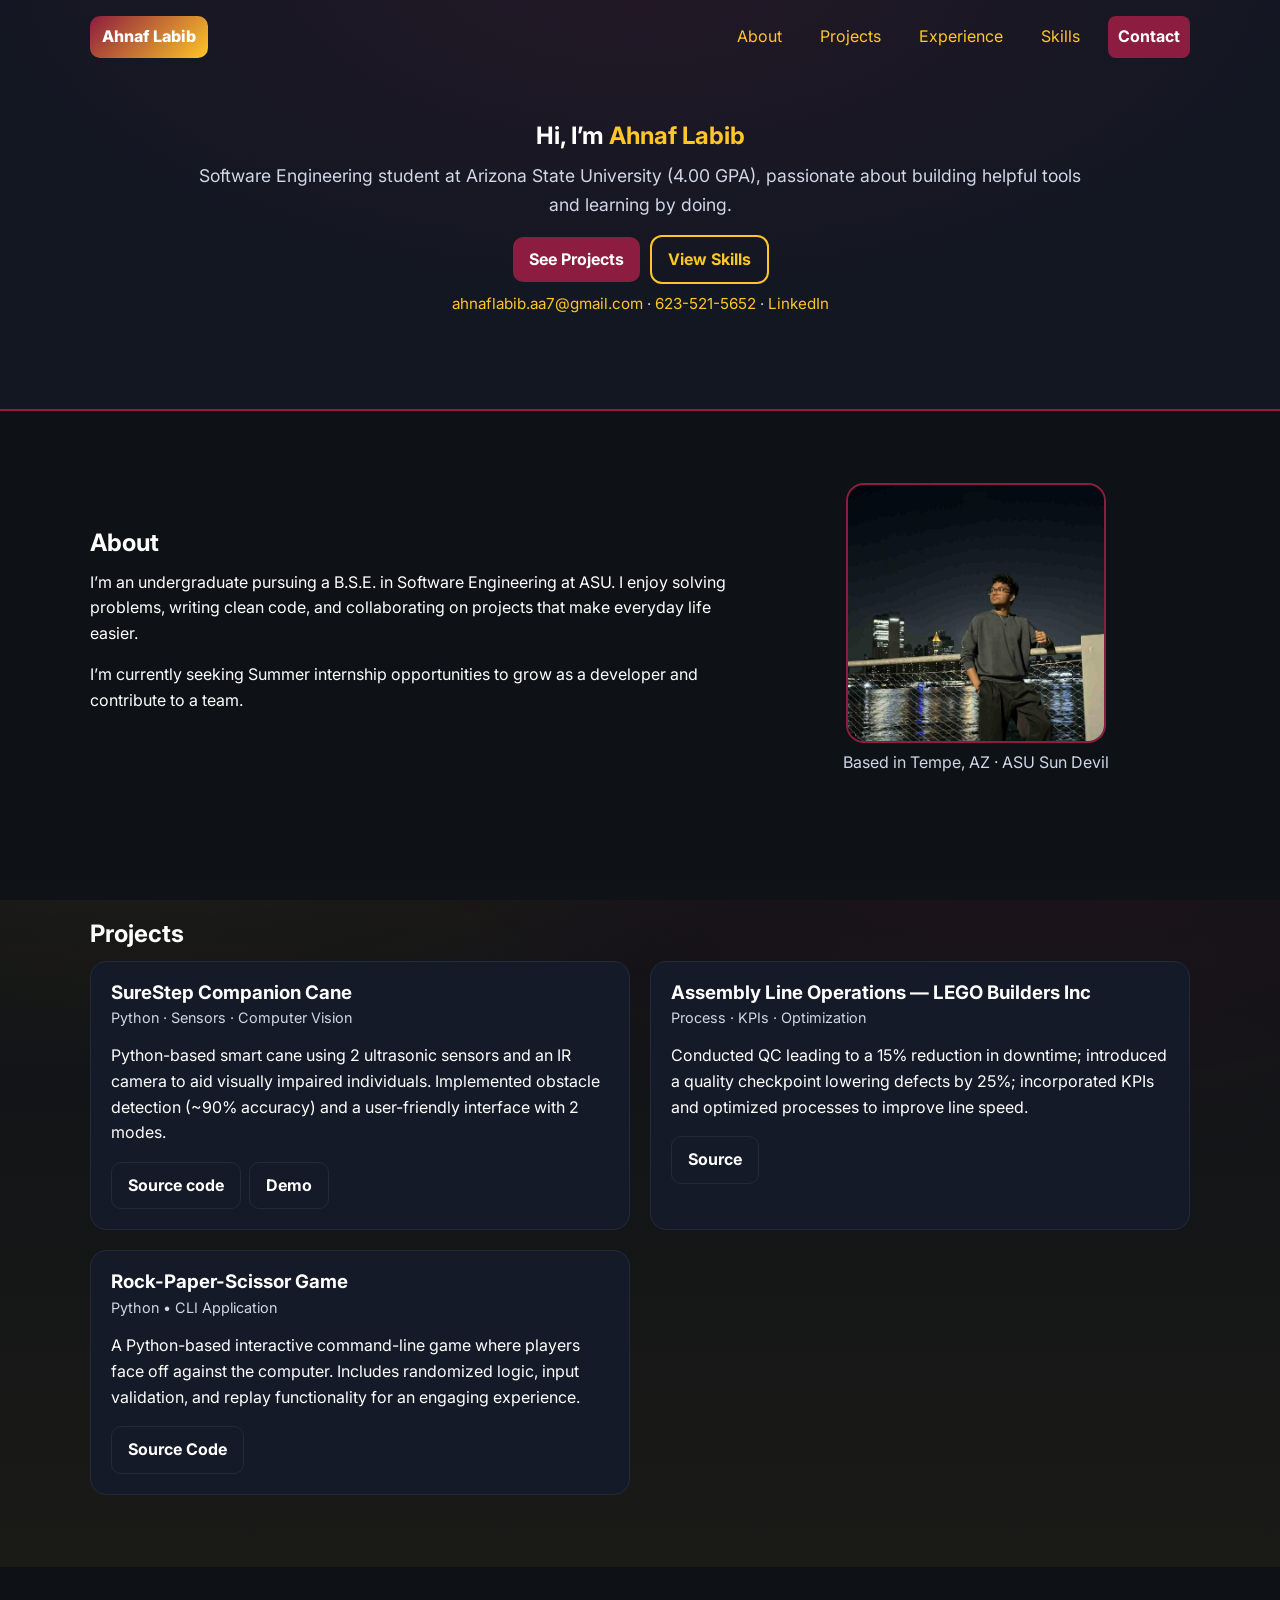
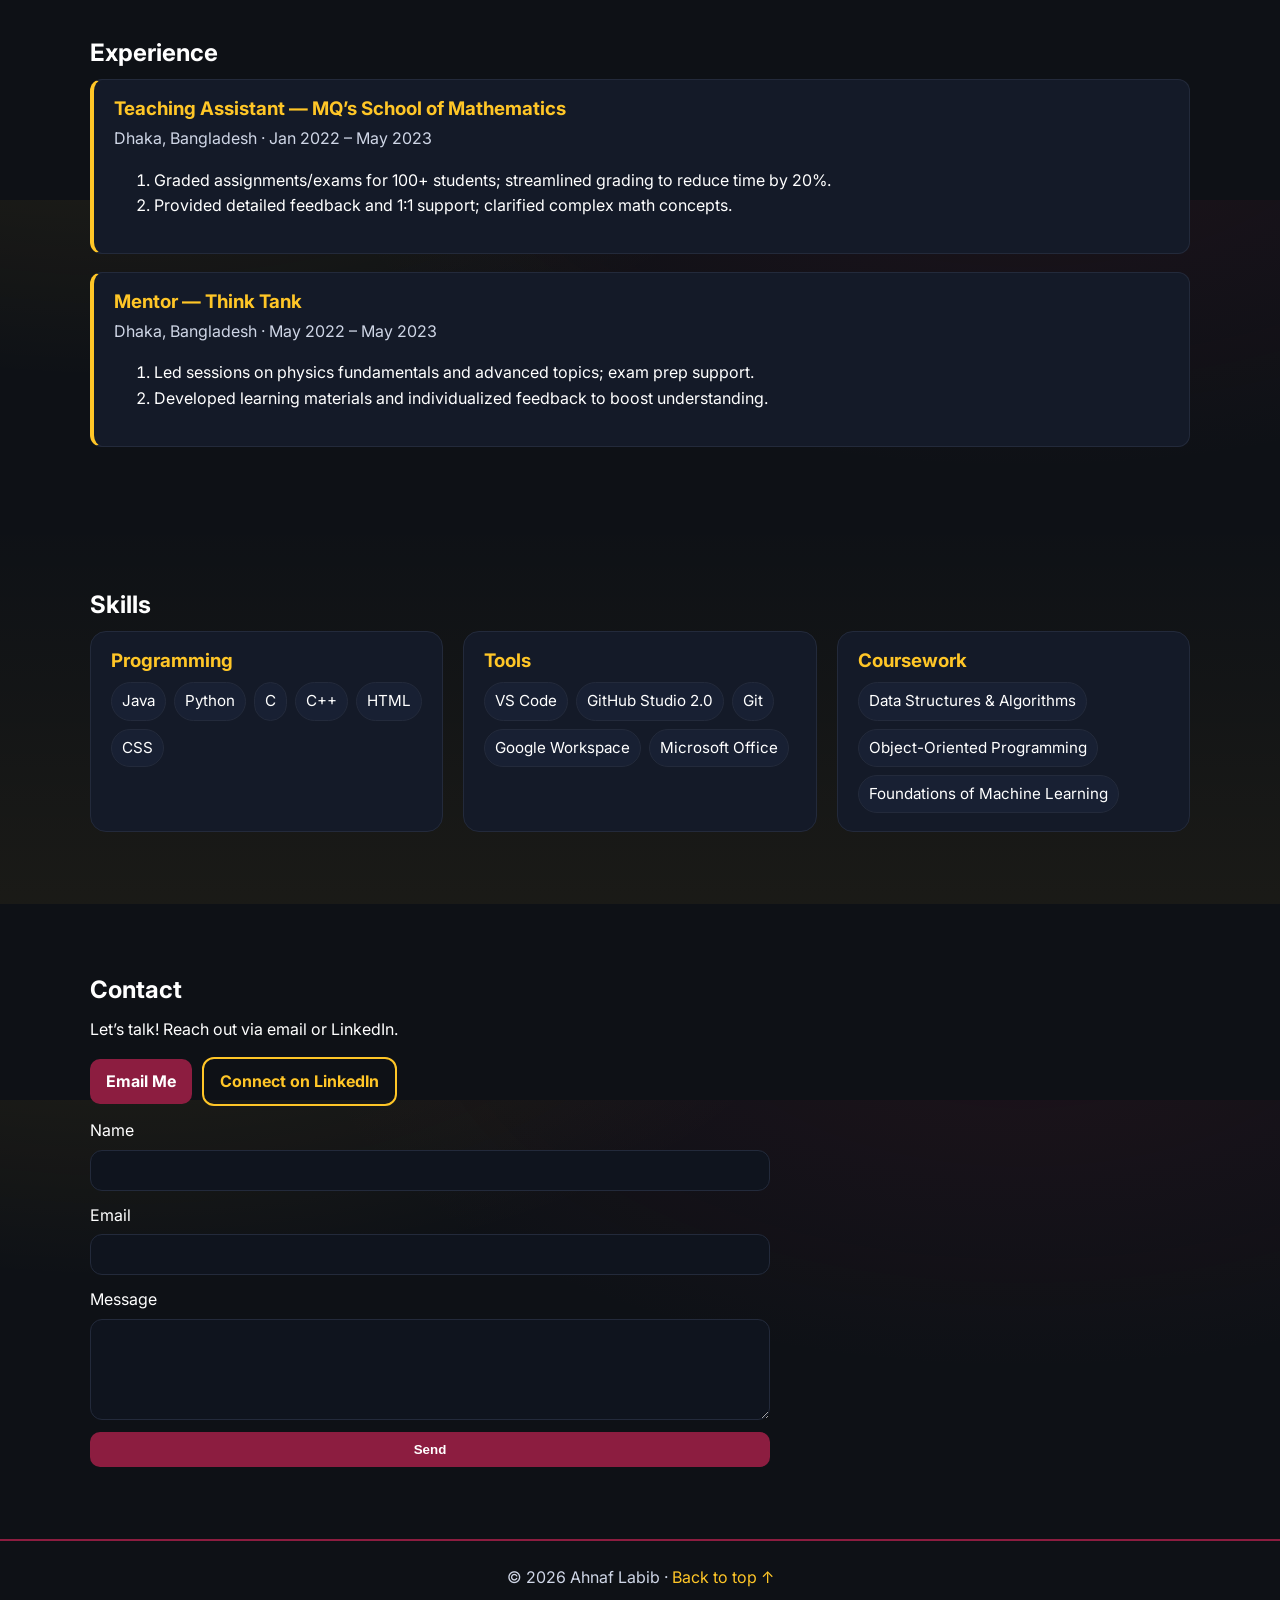
==== index.html @ 5e94561e "Update index.html" ====
<!DOCTYPE html>
<html lang="en">

<head>
    <meta charset="UTF-8" />
    <meta name="viewport" content="width=device-width, initial-scale=1" />
    <title>Ahnaf Labib — Personal Site</title>
    <link rel="preconnect" href="https://fonts.googleapis.com">
    <link rel="preconnect" href="https://fonts.gstatic.com" crossorigin>
    <link href="https://fonts.googleapis.com/css2?family=Inter:wght@400;600;800&display=swap" rel="stylesheet">
    <link href="styles.css" rel="stylesheet" />
    <meta name="description" content="Portfolio of Ahnaf Labib — Software Engineering student at ASU. Projects, experience, and contact." />
</head>

<body>
    <header class="site-header" id="top">
        <nav class="nav">
            <a class="brand" href="#top">Ahnaf Labib</a>
            <button class="nav-toggle" aria-label="Toggle navigation" aria-expanded="false">☰</button>
            <ul class="nav-links">
                <li><a href="#about">About</a></li>
                <li><a href="#projects">Projects</a></li>
                <li><a href="#experience">Experience</a></li>
                <li><a href="#skills">Skills</a></li>
                <li><a class="btn" href="#contact">Contact</a></li>
            </ul>
        </nav>

        <section class="hero">
            <div class="hero-copy">
                <h1>Hi, I’m <span class="accent">Ahnaf Labib</span></h1>
                <p class="lead">
                    Software Engineering student at Arizona State University (4.00 GPA), passionate about building helpful tools and learning by doing.
                </p>
                <div class="hero-cta">
                    <a class="btn" href="#projects">See Projects</a>
                    <a class="btn btn-secondary" href="#skills">View Skills</a>
                </div>
                <div class="meta">
                    <a href="mailto:ahnaflabib.aa7@gmail.com">ahnaflabib.aa7@gmail.com</a> ·
                    <a href="tel:+16235215652">623-521-5652</a> ·
                    <a href="https://www.linkedin.com/in/ahnaf-labib101" target="_blank" rel="noopener">LinkedIn</a>
                </div>
            </div>
        </section>
    </header>

    <main>
        <!-- About -->
        <section id="about" class="section">
            <div class="container grid-2">
                <div>
                    <h2>About</h2>
                    <p>
                        I’m an undergraduate pursuing a B.S.E. in Software Engineering at ASU. I enjoy solving problems, writing clean code, and collaborating on projects that make everyday life easier.
                    </p>
                    <p>
                        I’m currently seeking Summer internship opportunities to grow as a developer and contribute to a team.
                    </p>
                </div>
                <figure class="profile">
                    <img src="[data-uri]" alt="Ahnaf Labib portrait placeholder" width=300px />
                    <figcaption>Based in Tempe, AZ · ASU Sun Devil</figcaption>
                </figure>
            </div>
        </section>

        <!-- Projects -->
        <section id="projects" class="section alt">
            <div class="container">
                <h2>Projects</h2>
                <div class="cards">
                    <!-- Project 1 -->
                    <article class="card">
                        <header>
                            <h3>SureStep Companion Cane</h3>
                            <p class="tag">Python · Sensors · Computer Vision</p>
                        </header>
                        <p>
                            Python-based smart cane using 2 ultrasonic sensors and an IR camera to aid visually impaired individuals. Implemented obstacle detection (~90% accuracy) and a user-friendly interface with 2 modes.
                        </p>
                        <footer class="card-actions">
                            <a class="btn btn-ghost" href="https://drive.google.com/file/d/172SZ9Ajus_NtLXJRkP_ehci1UGG9u9KN/view?usp=drive_link" aria-disabled="true">Source code</a>
                            <a class="btn btn-ghost" href="https://drive.google.com/file/d/13gH9UQB_cAQQcFnke9ZiYUIpbUcQiC7l/view?usp=drive_link" aria-disabled="true">Demo</a>
                        </footer>
                    </article>

                    <!-- Project 2 -->
                    <article class="card">
                        <header>
                            <h3>Assembly Line Operations — LEGO Builders Inc</h3>
                            <p class="tag">Process · KPIs · Optimization</p>
                        </header>
                        <p>
                            Conducted QC leading to a 15% reduction in downtime; introduced a quality checkpoint lowering defects by 25%; incorporated KPIs and optimized processes to improve line speed.
                        </p>
                        <footer class="card-actions">
                            <a class="btn btn-ghost" href="https://docs.google.com/document/d/1kszEzX5zQs6RAhpKMF6iHq-XrYX0ANtJDIPUcAPN-ug/edit?usp=drive_link" aria-disabled="true">Source</a>
                        </footer>
                    </article>
                    
                    <!-- Project 3 -->
                    <article class="card">
                        <header>
                            <h3>Rock-Paper-Scissor Game</h3>
                        <p class="tag">Python • CLI Application </p>
                        </header>
                        <p>A Python-based interactive command-line game where players face off against the computer. 
                           Includes randomized logic, input validation, and replay functionality for an engaging experience.
                        </p>
                        <footer class="card-actions">
                        <a class="btn btn-ghost" href="c:\Users\ahnaf\Downloads\rock_paper_scissors.py" aria-disabled="true">Source Code</a>
                        </footer>
                    </article>
                </div>
            </div>
        </section>

        <!-- Experience -->
        <section id="experience" class="section">
            <div class="container">
                <h2>Experience</h2>
                <div class="timeline">
                    <article class="t-item">
                        <h3>Teaching Assistant — MQ’s School of Mathematics</h3>
                        <p class="t-meta">Dhaka, Bangladesh · Jan 2022 – May 2023</p>
                        <ol>
                            <li>Graded assignments/exams for 100+ students; streamlined grading to reduce time by 20%.</li>
                            <li>Provided detailed feedback and 1:1 support; clarified complex math concepts.</li>
                        </ol>
                    </article>

                    <article class="t-item">
                        <h3>Mentor — Think Tank</h3>
                        <p class="t-meta">Dhaka, Bangladesh · May 2022 – May 2023</p>
                        <ol>
                            <li>Led sessions on physics fundamentals and advanced topics; exam prep support.</li>
                            <li>Developed learning materials and individualized feedback to boost understanding.</li>
                        </ol>
                    </article>
                </div>
            </div>
        </section>

        <!-- Skills -->
        <section id="skills" class="section alt">
            <div class="container">
                <h2>Skills</h2>
                <div class="skills-grid">
                    <div class="skill-col">
                        <h3>Programming</h3>
                        <ul class="tags">
                            <li>Java</li>
                            <li>Python</li>
                            <li>C</li>
                            <li>C++</li>
                            <li>HTML</li>
                            <li>CSS</li>
                        </ul>
                    </div>
                    <div class="skill-col">
                        <h3>Tools</h3>
                        <ul class="tags">
                            <li>VS Code</li>
                            <li>GitHub Studio 2.0</li>
                            <li>Git</li>
                            <li>Google Workspace</li>
                            <li>Microsoft Office</li>
                        </ul>
                    </div>
                    <div class="skill-col">
                        <h3>Coursework</h3>
                        <ul class="tags">
                            <li>Data Structures &amp; Algorithms</li>
                            <li>Object-Oriented Programming</li>
                            <li>Foundations of Machine Learning</li>
                        </ul>
                    </div>
                </div>
            </div>
        </section>

        <!-- Contact -->
        <section id="contact" class="section">
            <div class="container">
                <h2>Contact</h2>
                <p>Let’s talk! Reach out via email or LinkedIn.</p>
                <div class="contact-actions">
                    <a class="btn" href="mailto:ahnaflabib.aa7@gmail.com">Email Me</a>
                    <a class="btn btn-secondary" href="https://www.linkedin.com/in/ahnaf-labib101" target="_blank" rel="noopener">Connect on LinkedIn</a>
                </div>
                <form class="contact-form" action="https://formspree.io/f/maybek" method="POST">
                    <label>
            <span>Name</span>
            <input type="text" name="name" required />
          </label>
                    <label>
            <span>Email</span>
            <input type="email" name="email" required />
          </label>
                    <label>
            <span>Message</span>
            <textarea name="message" rows="5" required></textarea>
          </label>
                    <button class="btn" type="submit">Send</button>
                </form>
            </div>
        </section>
    </main>

    <footer class="site-footer">
        <p>© <span id="year"></span> Ahnaf Labib · <a href="#top">Back to top ↑</a></p>
    </footer>

    <script>
        // Mobile nav toggle + current year
        const btn = document.querySelector('.nav-toggle');
        const links = document.querySelector('.nav-links');
        btn.addEventListener('click', () => {
            const expanded = btn.getAttribute('aria-expanded') === 'true';
            btn.setAttribute('aria-expanded', String(!expanded));
            links.classList.toggle('open');
        });
        document.getElementById('year').textContent = new Date().getFullYear();
    </script>
</body>


</html>
---- styles.css ----
:root{
  /* Brand */
  --asu-maroon: #8C1D40;
  --asu-gold:   #FFC627;

  /* Base palette */
  --bg:    #0e1116;   
  --panel: #121722;   
  --ink:   #ffffff;   
  --muted: #cfd6e6;   
  --card:  #141a28;   
  --line:  #232a3b;   

  /* Effects */
  --ring:  rgba(255,198,39,.35);           
  --glow1: rgba(140,29,64,.12);            
  --glow2: rgba(255,198,39,.10);           
}

*{ box-sizing: border-box; }
html, body{ height: 100%; }
body{
  margin: 0;
  font-family: Inter, system-ui, -apple-system, Segoe UI, Roboto, "Helvetica Neue", Arial;
  color: var(--ink);
  line-height: 1.6;
  background:
    radial-gradient(1200px 600px at 80% -10%, var(--glow1), transparent 60%),
    radial-gradient(1200px 600px at 10% -20%, var(--glow2), transparent 60%),
    var(--bg);
}

/* Utilities */
.container{ width: min(1100px, 92%); margin-inline: auto; }
.section{ padding: 72px 0; }
.section.alt{ background: linear-gradient(180deg, transparent, rgba(255,198,39,0.05)); }
h1,h2,h3{ line-height: 1.2; margin: 0 0 .5em; }
p{ margin: 0 0 1em; }
a{ color: var(--asu-gold); text-decoration: none; }
a:hover{ text-decoration: underline; }
.accent{ color: var(--asu-gold); }

/* Buttons */
.btn{
  display: inline-block;
  padding: 10px 16px;
  border-radius: 10px;
  background: var(--asu-maroon);
  color: #fff;
  font-weight: 700;
  text-decoration: none;
  border: 0;
  transition: transform .1s ease, box-shadow .15s ease, background .15s ease;
}
.btn:hover{ transform: translateY(-1px); text-decoration: none; box-shadow: 0 0 0 6px var(--ring); }
.btn:active{ transform: translateY(0); }
.btn-secondary{ background: transparent; color: var(--asu-gold); outline: 2px solid var(--asu-gold); }
.btn-ghost{ background: transparent; color: var(--ink); border: 1px solid var(--line); }

/* Header / Nav / Hero */
.site-header{
  position: relative;
  padding-bottom: 28px;
  background:
    radial-gradient(1200px 600px at 50% -10%, rgba(140,29,64,.14), transparent 60%),
    var(--panel);
  border-bottom: 2px solid var(--asu-maroon);
}
.nav{
  display: grid;
  grid-template-columns: auto 1fr;
  align-items: center;
  gap: 16px;
  width: min(1100px, 92%);
  margin: 0 auto;
  padding: 16px 0;
}
.brand{
  color: #fff;
  font-weight: 800;
  padding: 8px 12px;
  border-radius: 10px;
  background: linear-gradient(135deg, var(--asu-maroon), var(--asu-gold));
}
.nav-toggle{
  justify-self: end;
  display: none;
  font-size: 20px;
  background: transparent;
  border: 0;
  color: var(--ink);
  cursor: pointer;
}
.nav-links{
  display: flex; align-items: center; justify-content: flex-end;
  gap: 18px; list-style: none; margin: 0; padding: 0;
}
.nav-links a{ padding: 8px 10px; border-radius: 8px; }
.nav-links a:hover{ background: rgba(255,198,39,.12); text-decoration: none; }

.hero{ padding: 48px 0 64px; }
.hero-copy{ width: min(900px, 92%); margin: 0 auto; text-align: center; }
.lead{ color: var(--muted); font-size: 1.1rem; }
.hero-cta{ display: flex; gap: 12px; justify-content: center; margin: 18px 0 10px; }
.meta{ color: var(--muted); font-size: .95rem; }

/* About */
.grid-2{
  display: grid;
  grid-template-columns: 1.2fr .8fr;
  gap: 32px;
  align-items: center;
}
.profile{ margin: 0; text-align: center; color: var(--muted); }
.profile img{
  width: 260px;
  height: 260px;
  object-fit: cover;
  border-radius: 18px;
  border: 2px solid var(--asu-maroon);
}

/* Cards / Projects */
.cards{ display: grid; grid-template-columns: repeat(2, minmax(0,1fr)); gap: 20px; }
.card{
  background: var(--card);
  border: 1px solid var(--line);
  border-radius: 16px;
  padding: 20px;
}
.card header h3{ margin-bottom: 2px; }
.card .tag{ color: var(--muted); font-size: .9rem; }
.card-actions{ margin-top: 12px; display: flex; gap: 8px; flex-wrap: wrap; }

/* Experience Timeline */
.timeline{ display: grid; gap: 18px; }
.t-item{
  background: var(--card);
  border: 1px solid var(--line);
  border-left: 4px solid var(--asu-gold);
  border-radius: 12px;
  padding: 18px 20px;
}
.t-item h3{ color: var(--asu-gold); }
.t-meta{ color: var(--muted); margin-top: -4px; margin-bottom: 8px; }

/* Skills */
.skills-grid{ display: grid; grid-template-columns: repeat(3, minmax(0,1fr)); gap: 20px; }
.skill-col{
  background: var(--card);
  border: 1px solid var(--line);
  border-radius: 16px;
  padding: 18px 20px;
}
.skill-col h3{ color: var(--asu-gold); }
.tags{
  list-style: none; padding: 0; margin: 8px 0 0;
  display: flex; flex-wrap: wrap; gap: 8px;
}
.tags li{
  padding: 6px 10px;
  background: #182033;
  border: 1px solid var(--line);
  border-radius: 999px;
  font-size: .95rem;
}

/* Contact */
.contact-actions{ display: flex; gap: 12px; flex-wrap: wrap; margin-bottom: 14px; }
.contact-form{ display: grid; gap: 12px; width: min(680px, 100%); }
.contact-form label{ display: grid; gap: 6px; }
.contact-form input,
.contact-form textarea{
  padding: 12px 14px;
  border-radius: 12px;
  border: 1px solid var(--line);
  background: #0f141e;
  color: var(--ink);
}
.contact-form input:focus,
.contact-form textarea:focus{
  outline: 3px solid var(--ring);
}

/* Footer */
.site-footer{
  border-top: 2px solid var(--asu-maroon);
  padding: 24px 0;
  text-align: center;
  color: var(--muted);
}

/* Responsive */
@media (max-width: 900px){
  .grid-2{ grid-template-columns: 1fr; }
  .cards{ grid-template-columns: 1fr; }
  .skills-grid{ grid-template-columns: 1fr; }
}
@media (max-width: 720px){
  .nav-toggle{ display: inline-block; }
  .nav-links{
    position: absolute; right: 4%; top: 56px;
    flex-direction: column; align-items: stretch;
    background: #0f141e; border: 1px solid var(--line); border-radius: 12px;
    padding: 10px; gap: 6px;
    display: none;
  }
  .nav-links.open{ display: flex; }
}
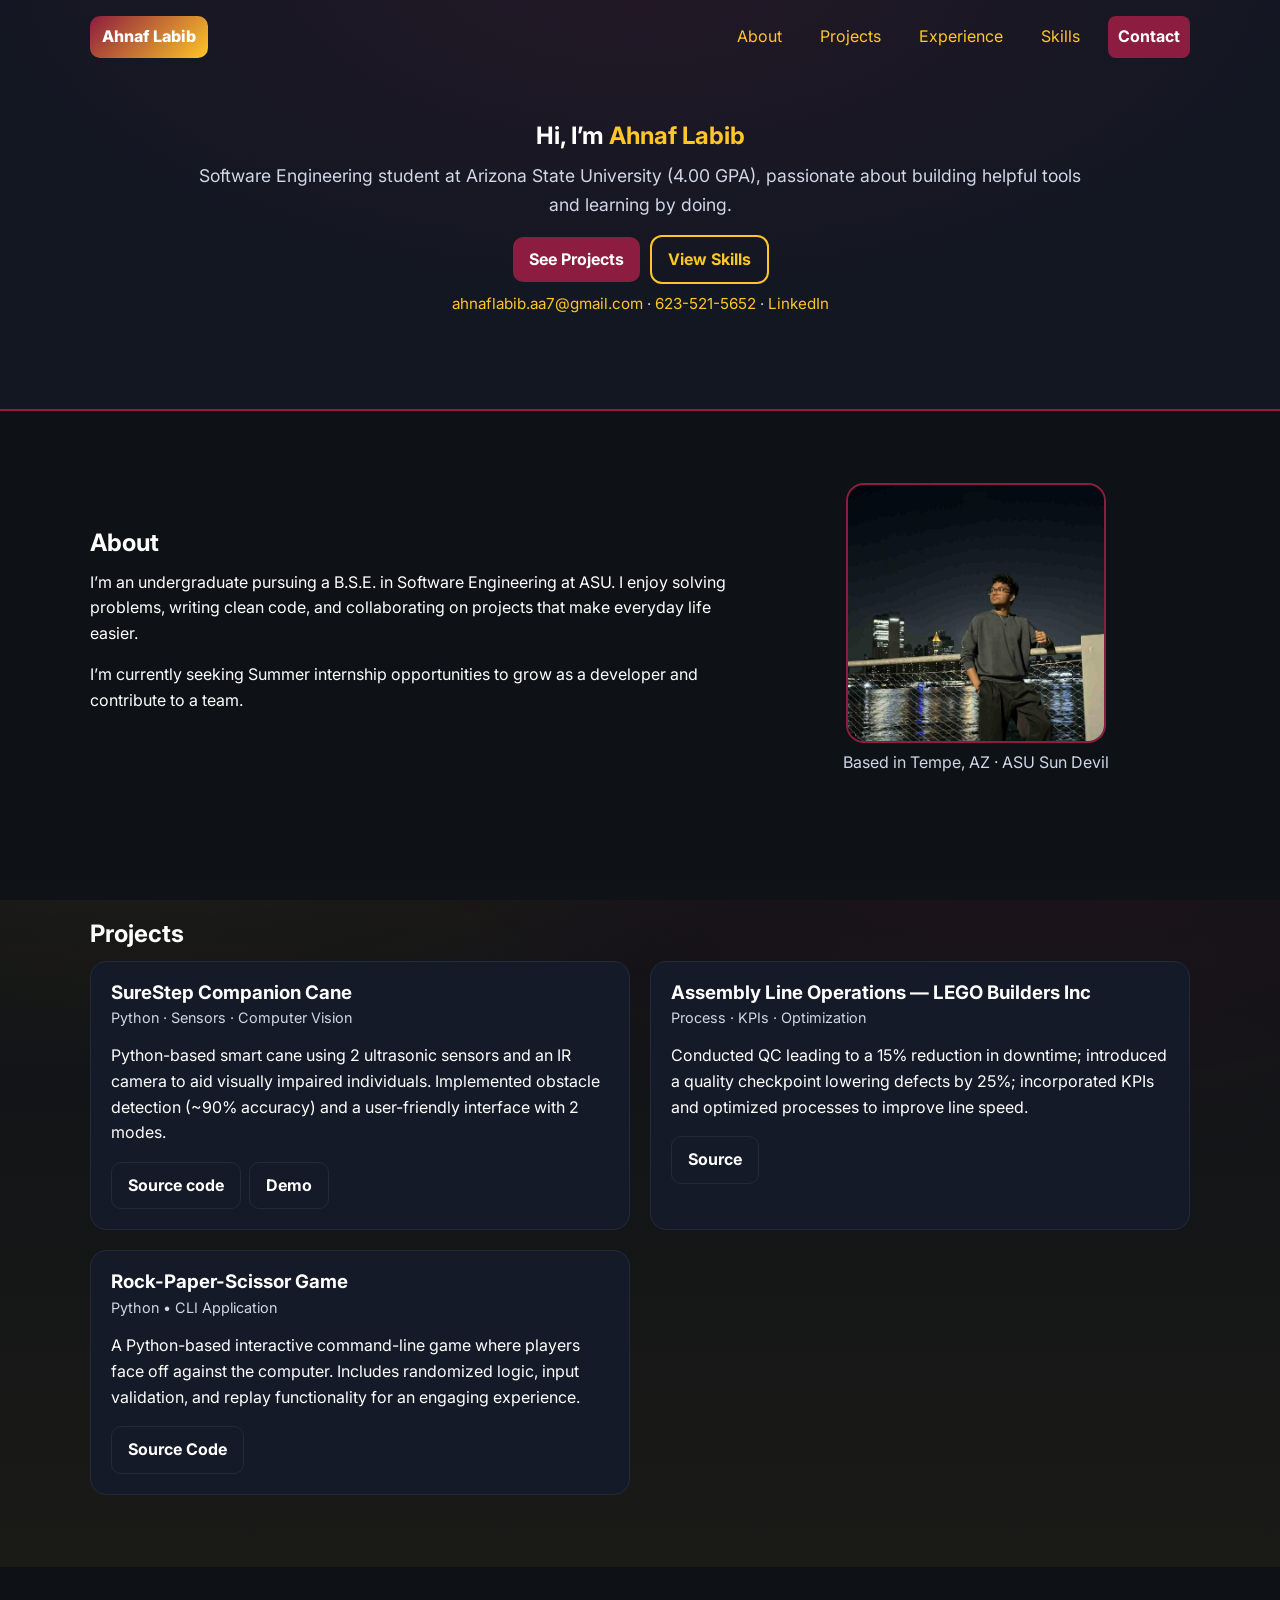
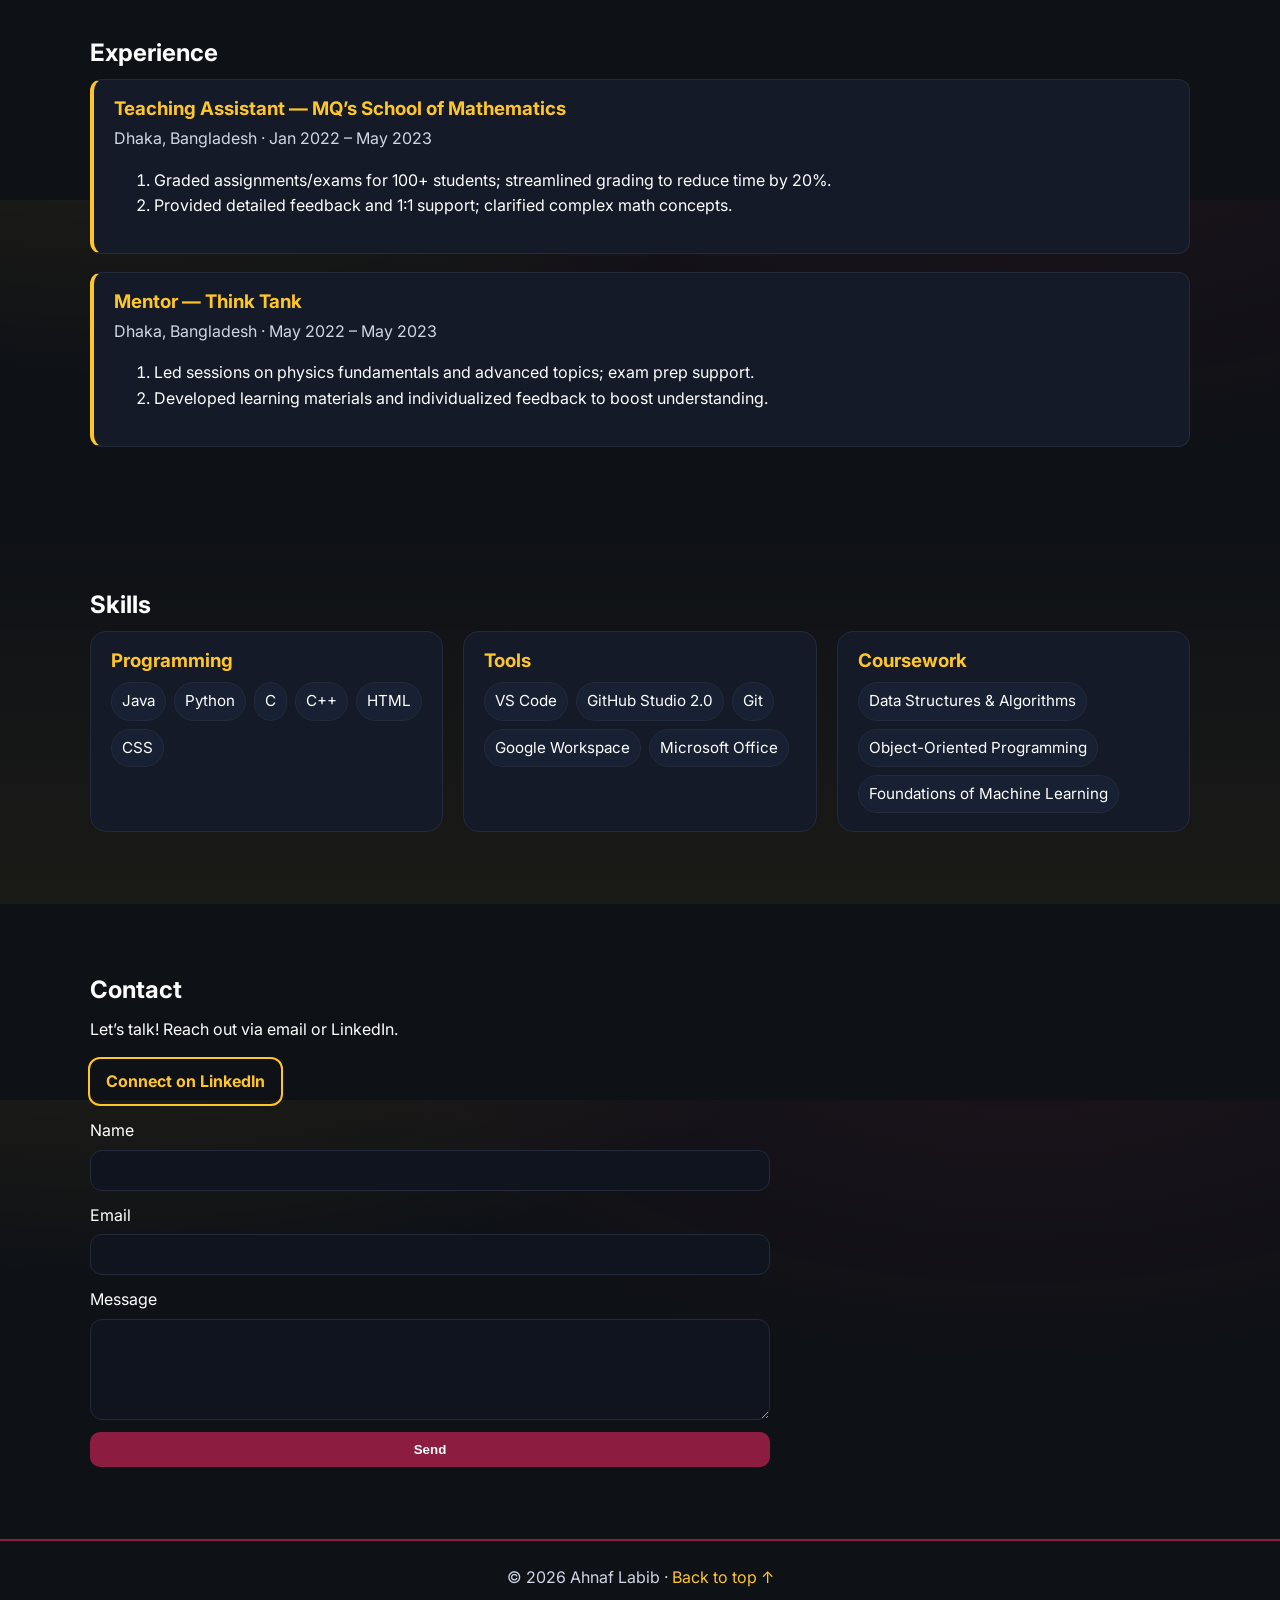
==== commit 6f565e84: "Update index.html" ====
--- a/index.html
+++ b/index.html
@@ -109,7 +109,7 @@
                            Includes randomized logic, input validation, and replay functionality for an engaging experience.
                         </p>
                         <footer class="card-actions">
-                        <a class="btn btn-ghost" href="c:\Users\ahnaf\Downloads\rock_paper_scissors.py" aria-disabled="true">Source Code</a>
+                        <a class="btn btn-ghost" href="https://github.com/Ahnaf-Labib10/portfolio/blob/main/rock_paper_scissors.py" aria-disabled="true">Source Code</a>
                         </footer>
                     </article>
                 </div>
@@ -186,10 +186,10 @@
                 <h2>Contact</h2>
                 <p>Let’s talk! Reach out via email or LinkedIn.</p>
                 <div class="contact-actions">
-                    <a class="btn" href="mailto:ahnaflabib.aa7@gmail.com">Email Me</a>
+                    <!--<a class="btn" href="mailto:ahnaflabib.aa7@gmail.com">Email Me</a>-->
                     <a class="btn btn-secondary" href="https://www.linkedin.com/in/ahnaf-labib101" target="_blank" rel="noopener">Connect on LinkedIn</a>
                 </div>
-                <form class="contact-form" action="https://formspree.io/f/maybek" method="POST">
+                <form class="contact-form" action="https://formspree.io/f/mvgbvwwg" method="POST">
                     <label>
             <span>Name</span>
             <input type="text" name="name" required />
@@ -231,3 +231,5 @@
 
 
 
+
+
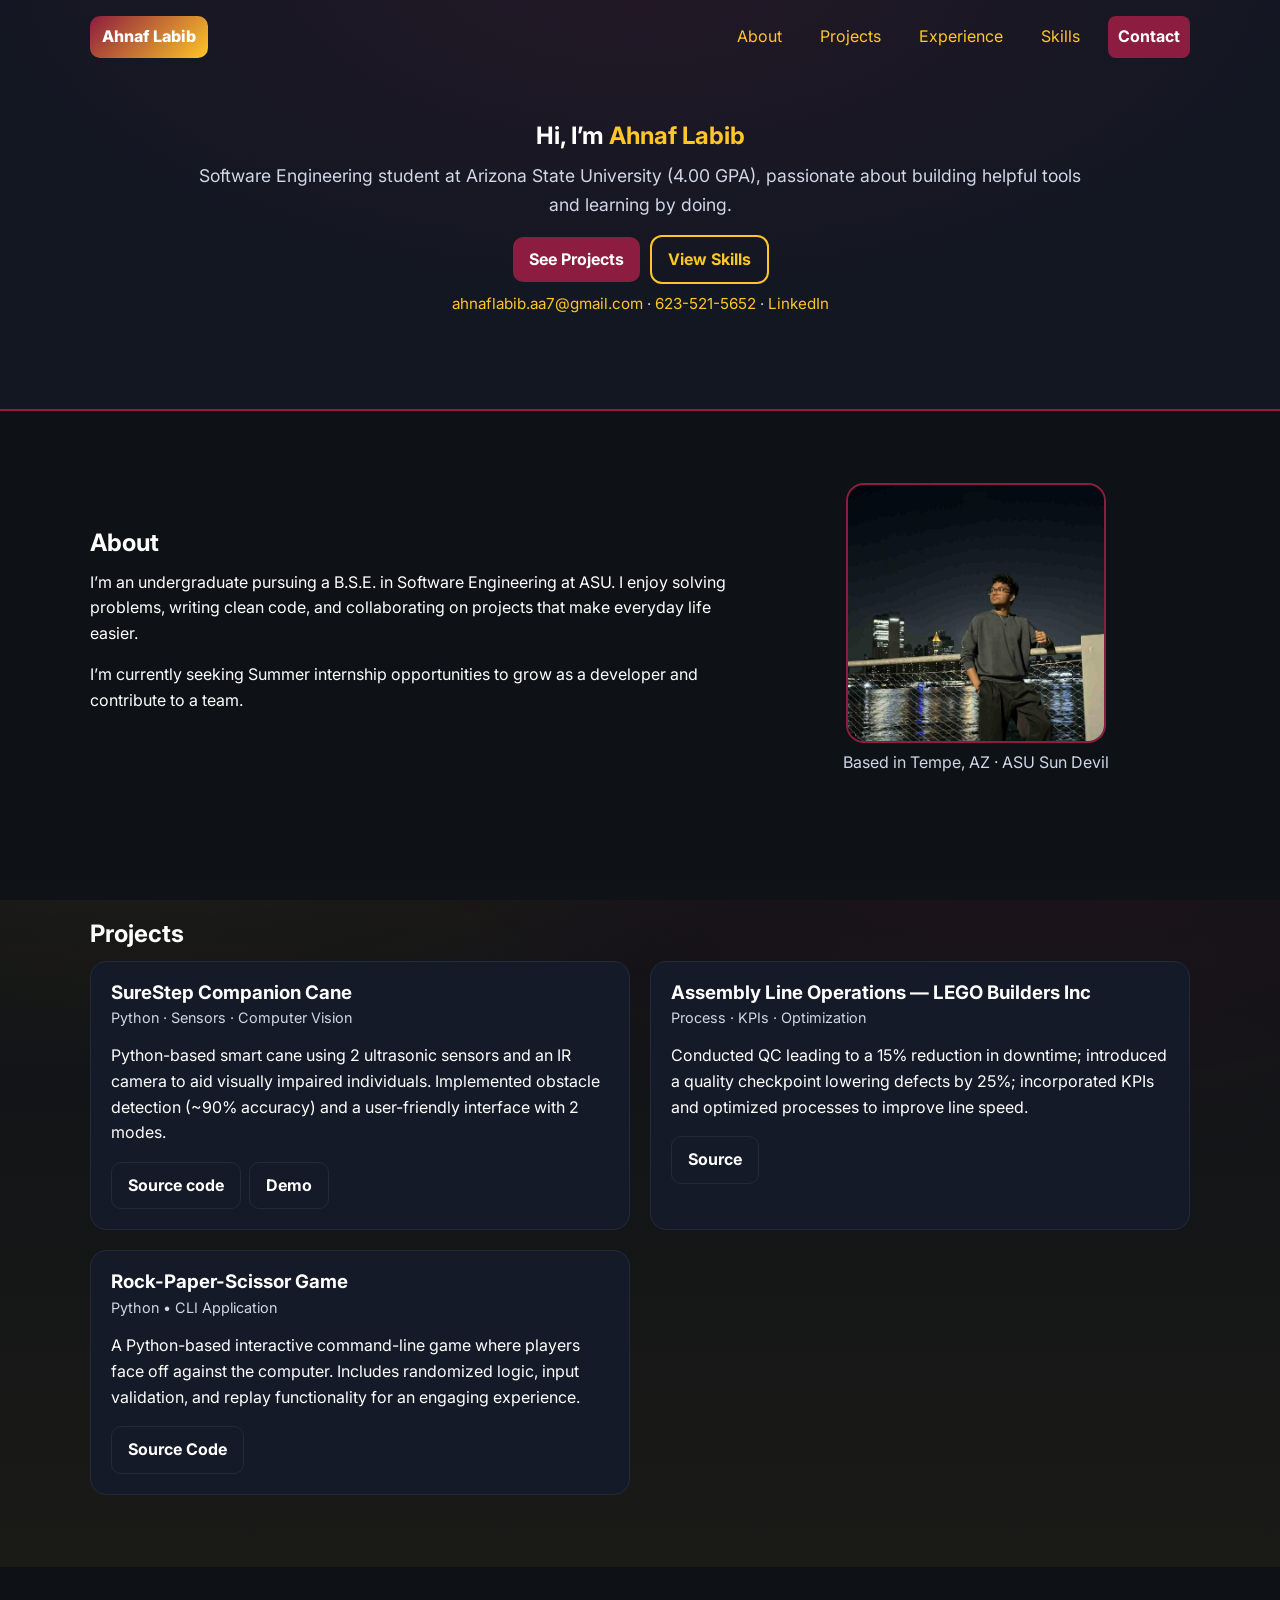
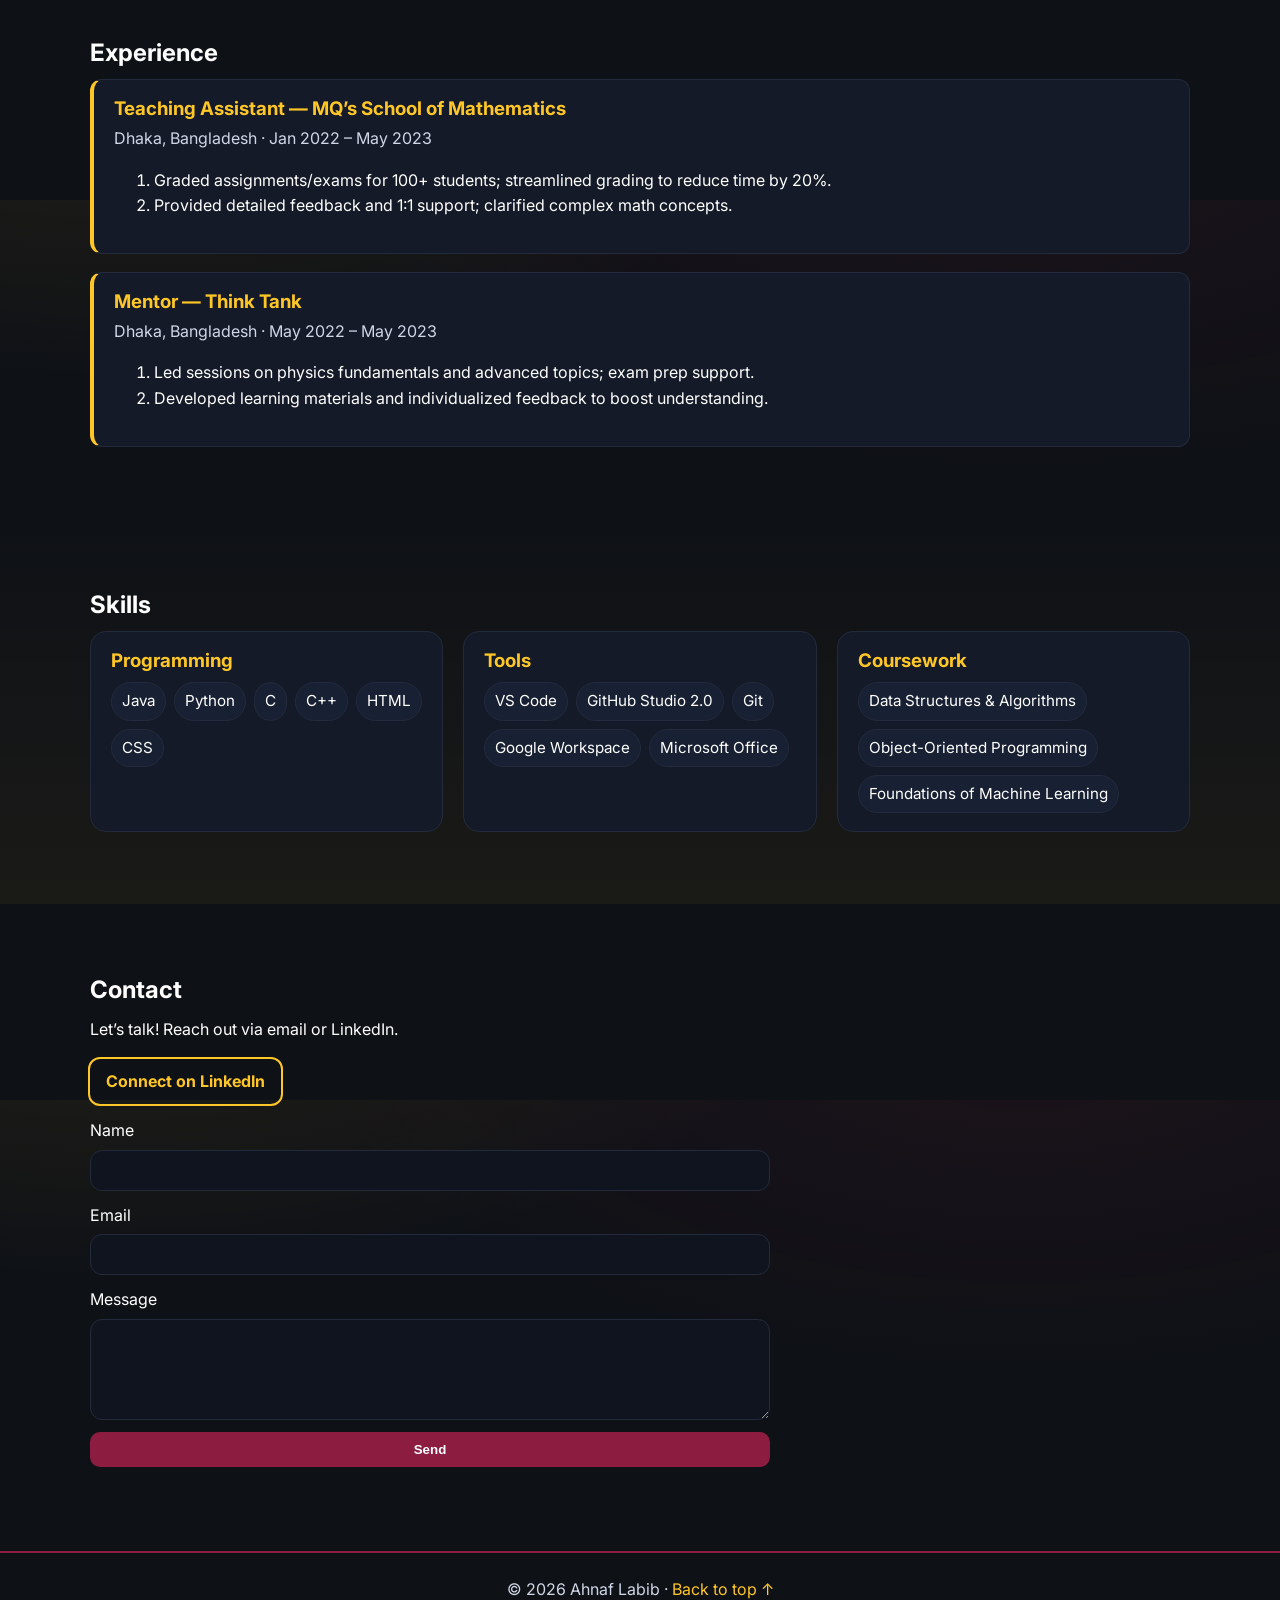
==== commit 4cd6559e: "Update index.html" ====
--- a/index.html
+++ b/index.html
@@ -203,6 +203,8 @@
             <textarea name="message" rows="5" required></textarea>
           </label>
                     <button class="btn" type="submit">Send</button>
+          <input type="hidden" name="_next" value="https://ahnaf-labib10.github.io/portfolio/thankyou.html">
+          <imput type="hidden" name="_gotcha" value="display:none">
                 </form>
             </div>
         </section>
@@ -233,3 +235,4 @@
 
 
 
+
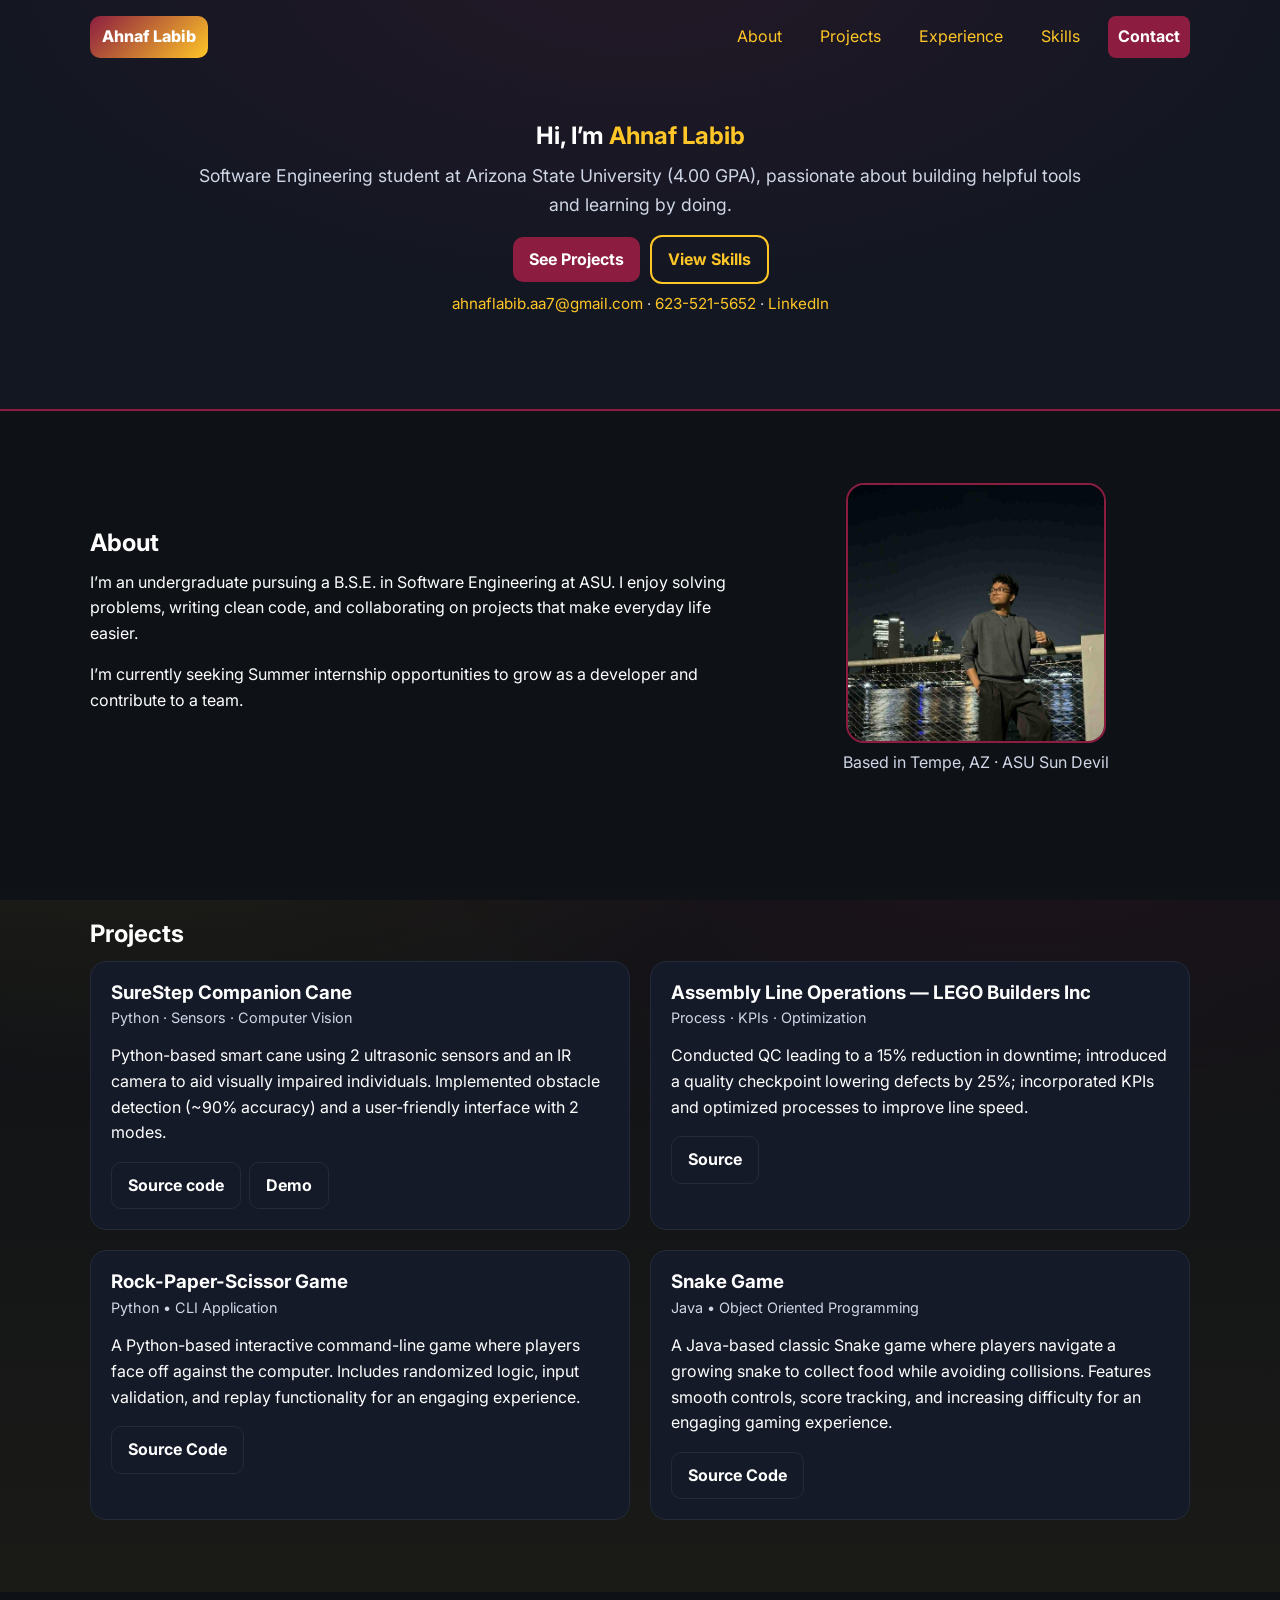
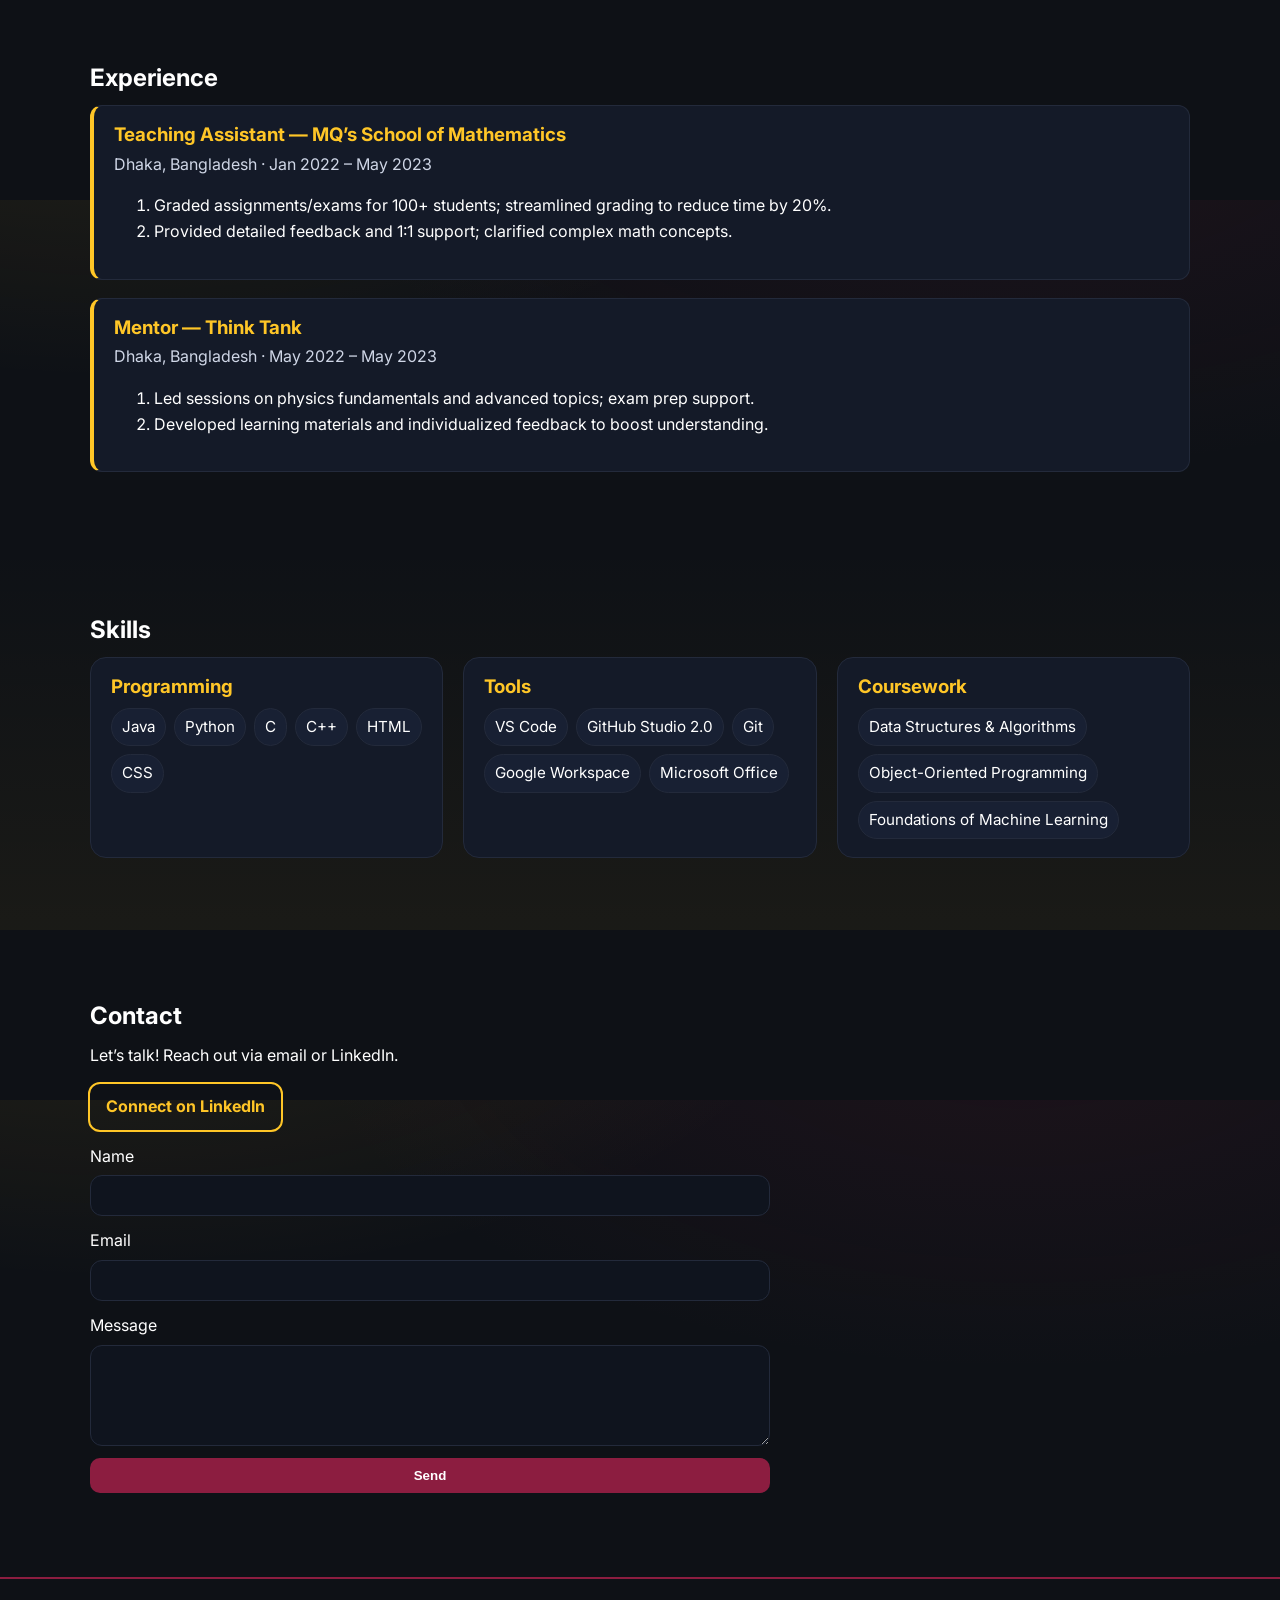
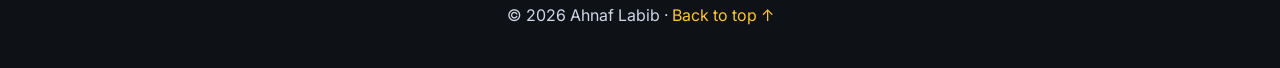
==== commit 507f724d: "Update index.html" ====
--- a/index.html
+++ b/index.html
@@ -111,6 +111,20 @@
                         <footer class="card-actions">
                         <a class="btn btn-ghost" href="https://github.com/Ahnaf-Labib10/portfolio/blob/main/rock_paper_scissors.py" aria-disabled="true">Source Code</a>
                         </footer>
+                    </article>
+                    <!-- Project 4 -->
+                    <article class="card">
+                        <header>
+                            <h3>Snake Game</h3>
+                            <p class="tag">Java • Object Oriented Programming</p>
+                        </header>
+                        <p>A Java-based classic Snake game where players navigate a growing snake to collect food while avoiding collisions. Features smooth controls, score tracking, and increasing difficulty for an engaging gaming experience.
+                        </p>
+                        <footer class="card-actions">
+                            <a class="btn btn-ghost" href="https://ahnaf-labib10.github.io/Snake-Game/" aria-disabled="true">Source Code</a>
+                        </footer>
+                        </article>
+                        </header>
                     </article>
                 </div>
             </div>
@@ -236,3 +250,4 @@
 
 
 
+
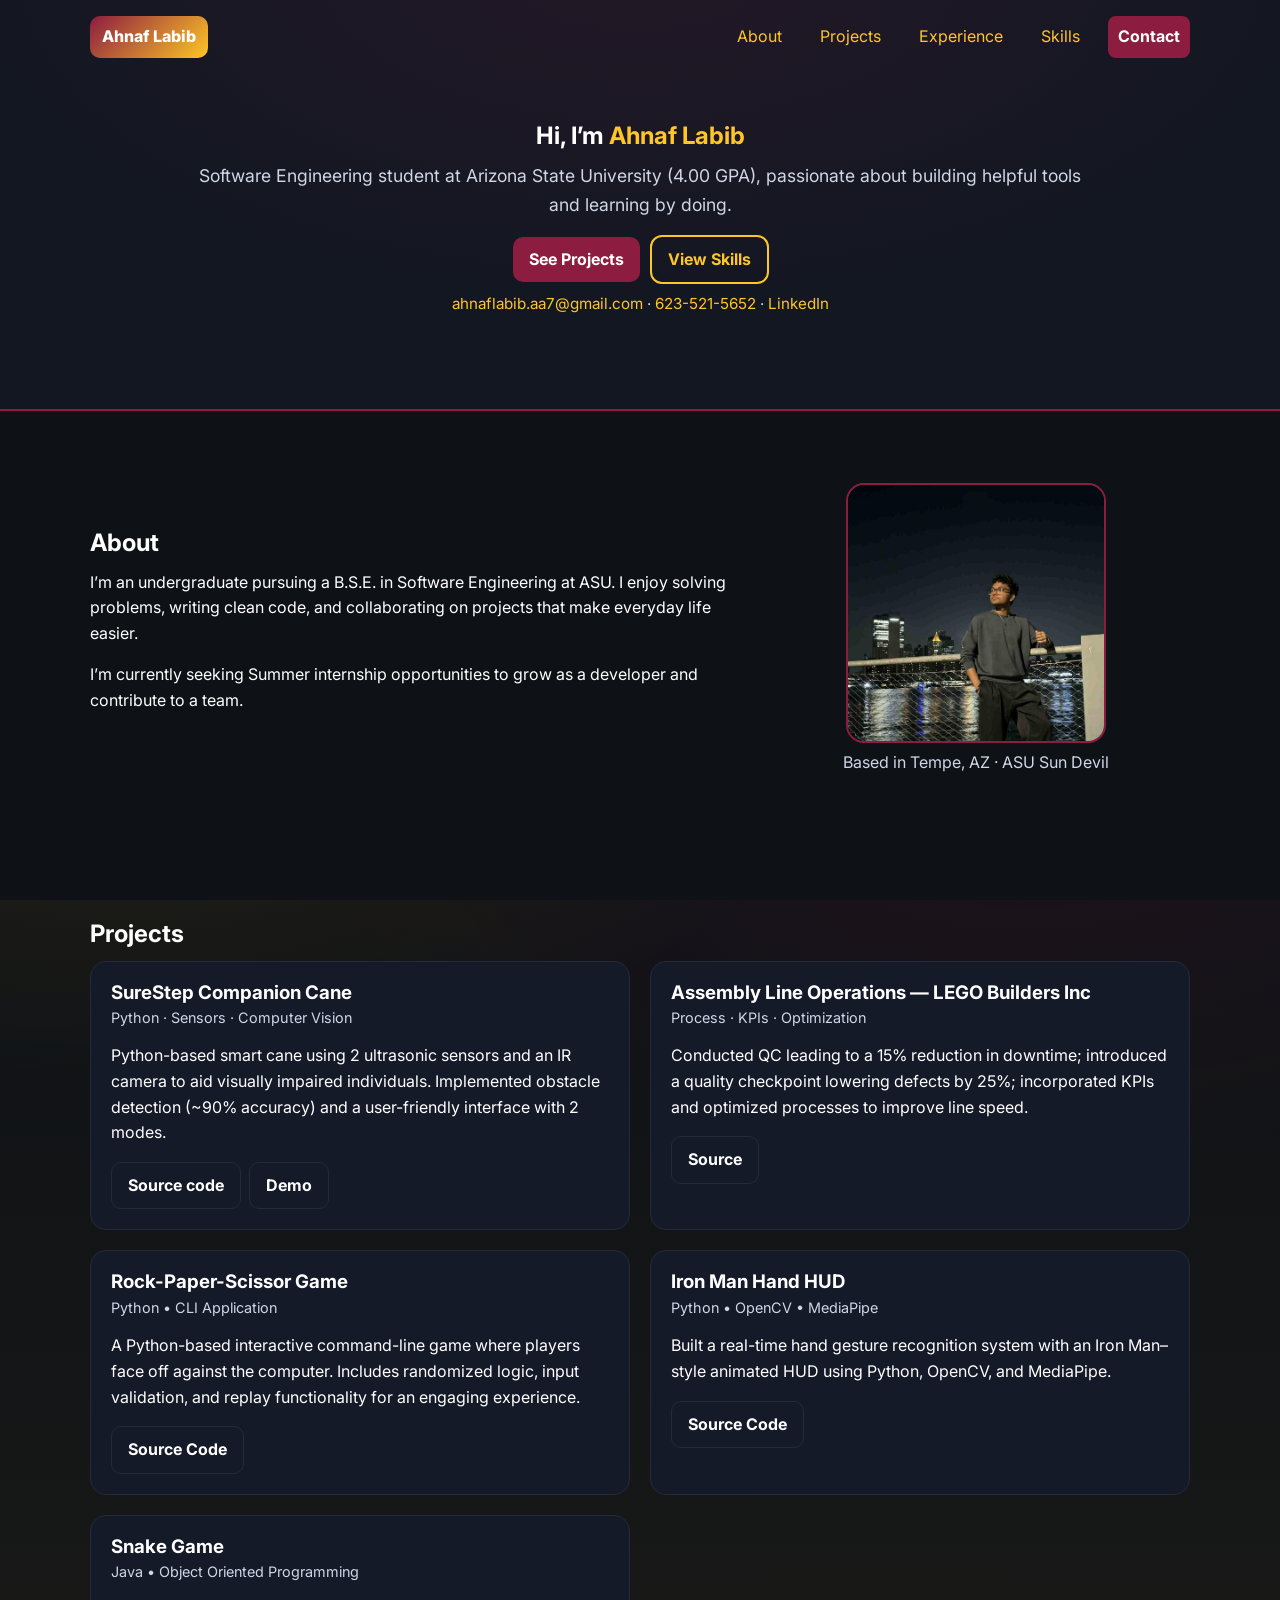
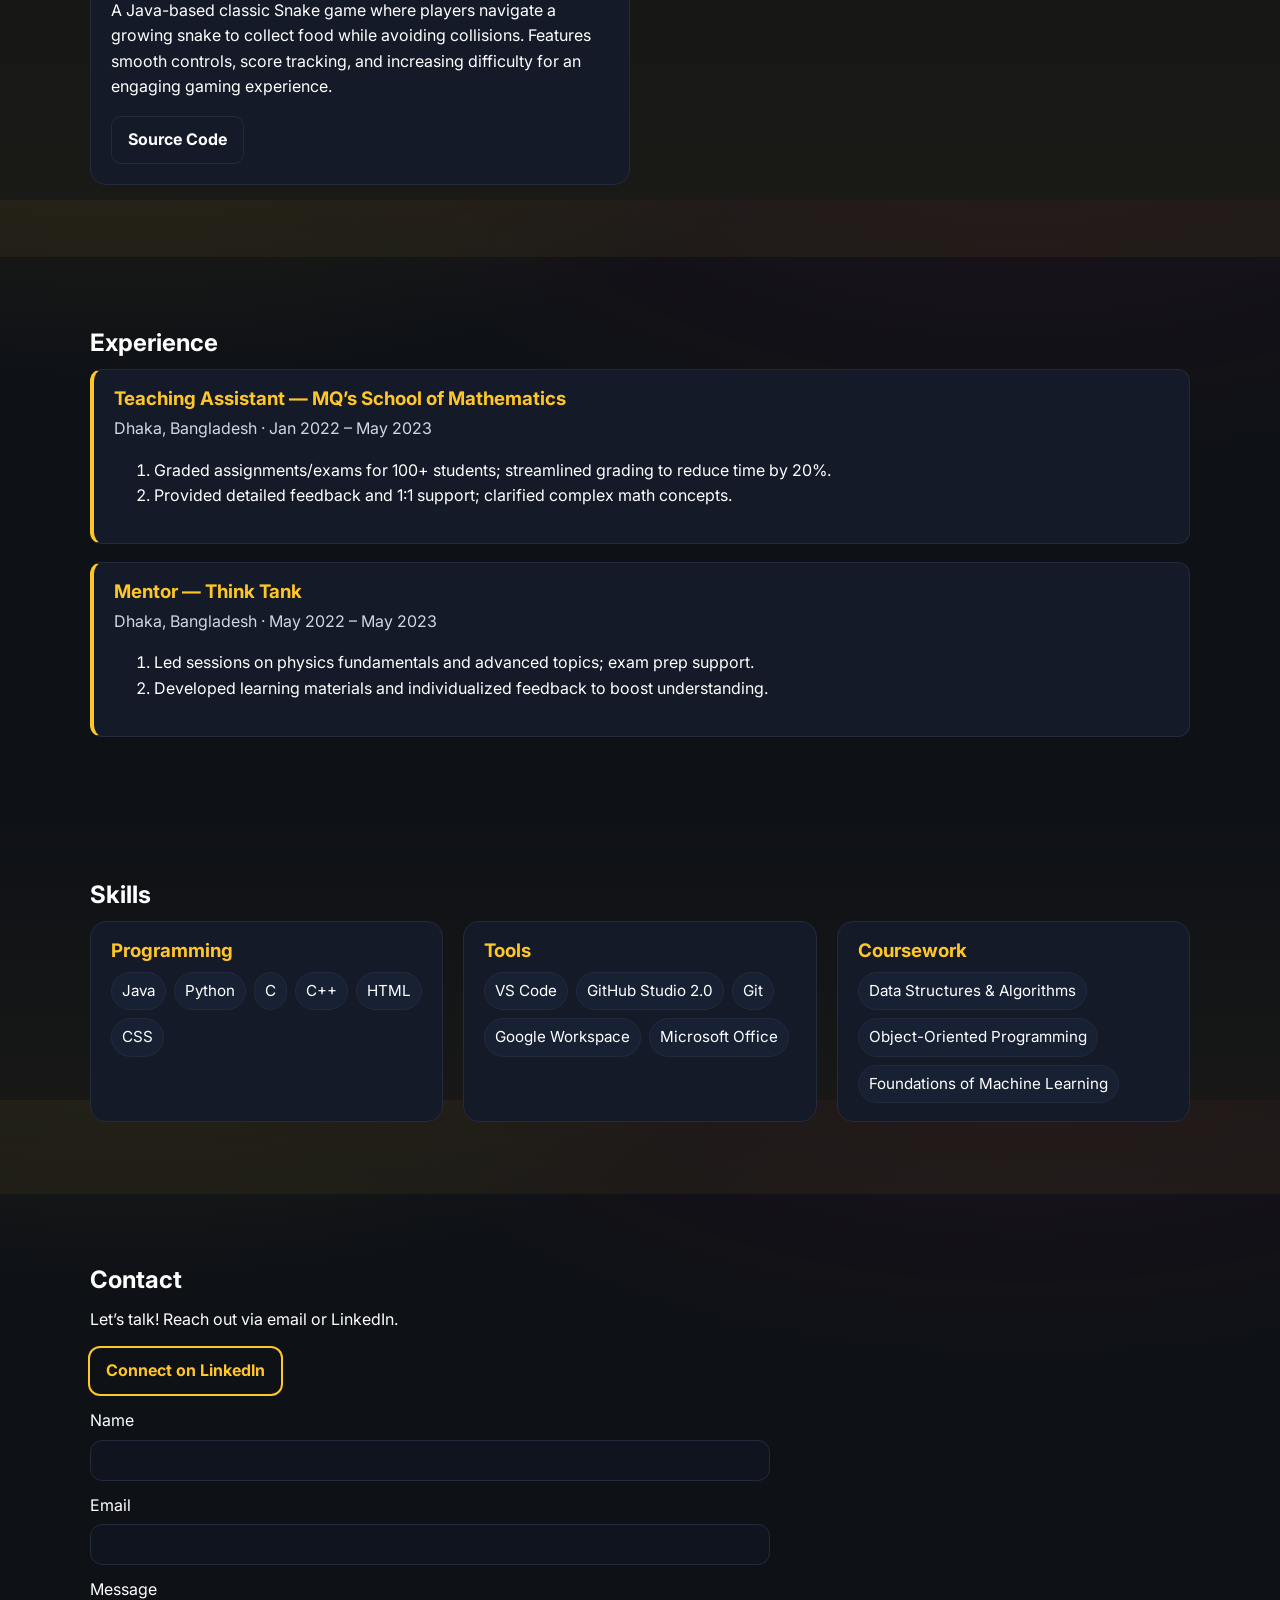
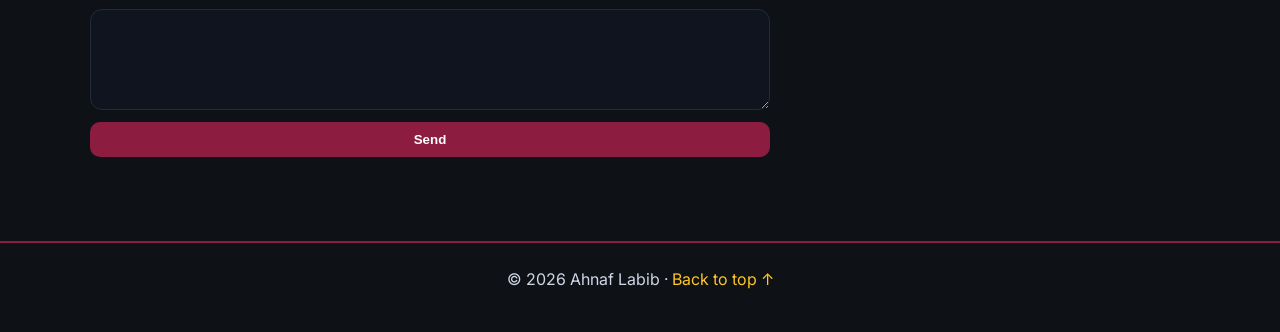
==== commit 285193e7: "Update fmt.Println message from 'Hello' to 'Goodbye'" ====
--- a/index.html
+++ b/index.html
@@ -59,7 +59,8 @@
                     </p>
                 </div>
                 <figure class="profile">
-                    <img src="[data-uri]" alt="Ahnaf Labib portrait placeholder" width=300px />
+                    <img src="[data-uri]"
+                        alt="Ahnaf Labib portrait placeholder" width=300px />
                     <figcaption>Based in Tempe, AZ · ASU Sun Devil</figcaption>
                 </figure>
             </div>
@@ -98,21 +99,31 @@
                             <a class="btn btn-ghost" href="https://docs.google.com/document/d/1kszEzX5zQs6RAhpKMF6iHq-XrYX0ANtJDIPUcAPN-ug/edit?usp=drive_link" aria-disabled="true">Source</a>
                         </footer>
                     </article>
-                    
                     <!-- Project 3 -->
                     <article class="card">
                         <header>
                             <h3>Rock-Paper-Scissor Game</h3>
-                        <p class="tag">Python • CLI Application </p>
-                        </header>
-                        <p>A Python-based interactive command-line game where players face off against the computer. 
-                           Includes randomized logic, input validation, and replay functionality for an engaging experience.
-                        </p>
-                        <footer class="card-actions">
-                        <a class="btn btn-ghost" href="https://github.com/Ahnaf-Labib10/portfolio/blob/main/rock_paper_scissors.py" aria-disabled="true">Source Code</a>
+                            <p class="tag">Python • CLI Application </p>
+                        </header>
+                        <p>A Python-based interactive command-line game where players face off against the computer. Includes randomized logic, input validation, and replay functionality for an engaging experience.
+                        </p>
+                        <footer class="card-actions">
+                            <a class="btn btn-ghost" href="c:\Users\ahnaf\Downloads\rock_paper_scissors.py" aria-disabled="true">Source Code</a>
                         </footer>
                     </article>
                     <!-- Project 4 -->
+                    <article class="card">
+                        <header>
+                            <h3>Iron Man Hand HUD</h3>
+                            <p class="tag">Python • OpenCV • MediaPipe</p>
+                        </header>
+                        <p>Built a real-time hand gesture recognition system with an Iron Man–style animated HUD using Python, OpenCV, and MediaPipe.
+                        </p>
+                        <footer class="card-actions">
+                            <a class="btn btn-ghost" href="https://github.com/Ahnaf-Labib10/ironman-hand-hud" aria-disabled="true">Source Code</a>
+                        </footer>
+                    </article>
+                    <!-- Project 5 -->
                     <article class="card">
                         <header>
                             <h3>Snake Game</h3>
@@ -121,10 +132,8 @@
                         <p>A Java-based classic Snake game where players navigate a growing snake to collect food while avoiding collisions. Features smooth controls, score tracking, and increasing difficulty for an engaging gaming experience.
                         </p>
                         <footer class="card-actions">
-                            <a class="btn btn-ghost" href="https://ahnaf-labib10.github.io/Snake-Game/" aria-disabled="true">Source Code</a>
-                        </footer>
-                        </article>
-                        </header>
+                            <a class="btn btn-ghost" href="https://github.com/Ahnaf-Labib10/Snake-Game" aria-disabled="true">Source Code</a>
+                        </footer>
                     </article>
                 </div>
             </div>
@@ -217,8 +226,9 @@
             <textarea name="message" rows="5" required></textarea>
           </label>
                     <button class="btn" type="submit">Send</button>
-          <input type="hidden" name="_next" value="https://ahnaf-labib10.github.io/portfolio/thankyou.html">
-          <imput type="hidden" name="_gotcha" value="display:none">
+                    <input type="hidden" name="_next" value="https://ahnaf-labib10.github.io/portfolio/thankyou.html">
+                    <imput type="hidden" name="_gotcha" value="display:none">
+
                 </form>
             </div>
         </section>
@@ -241,13 +251,4 @@
     </script>
 </body>
 
-
 </html>
-
-
-
-
-
-
-
-
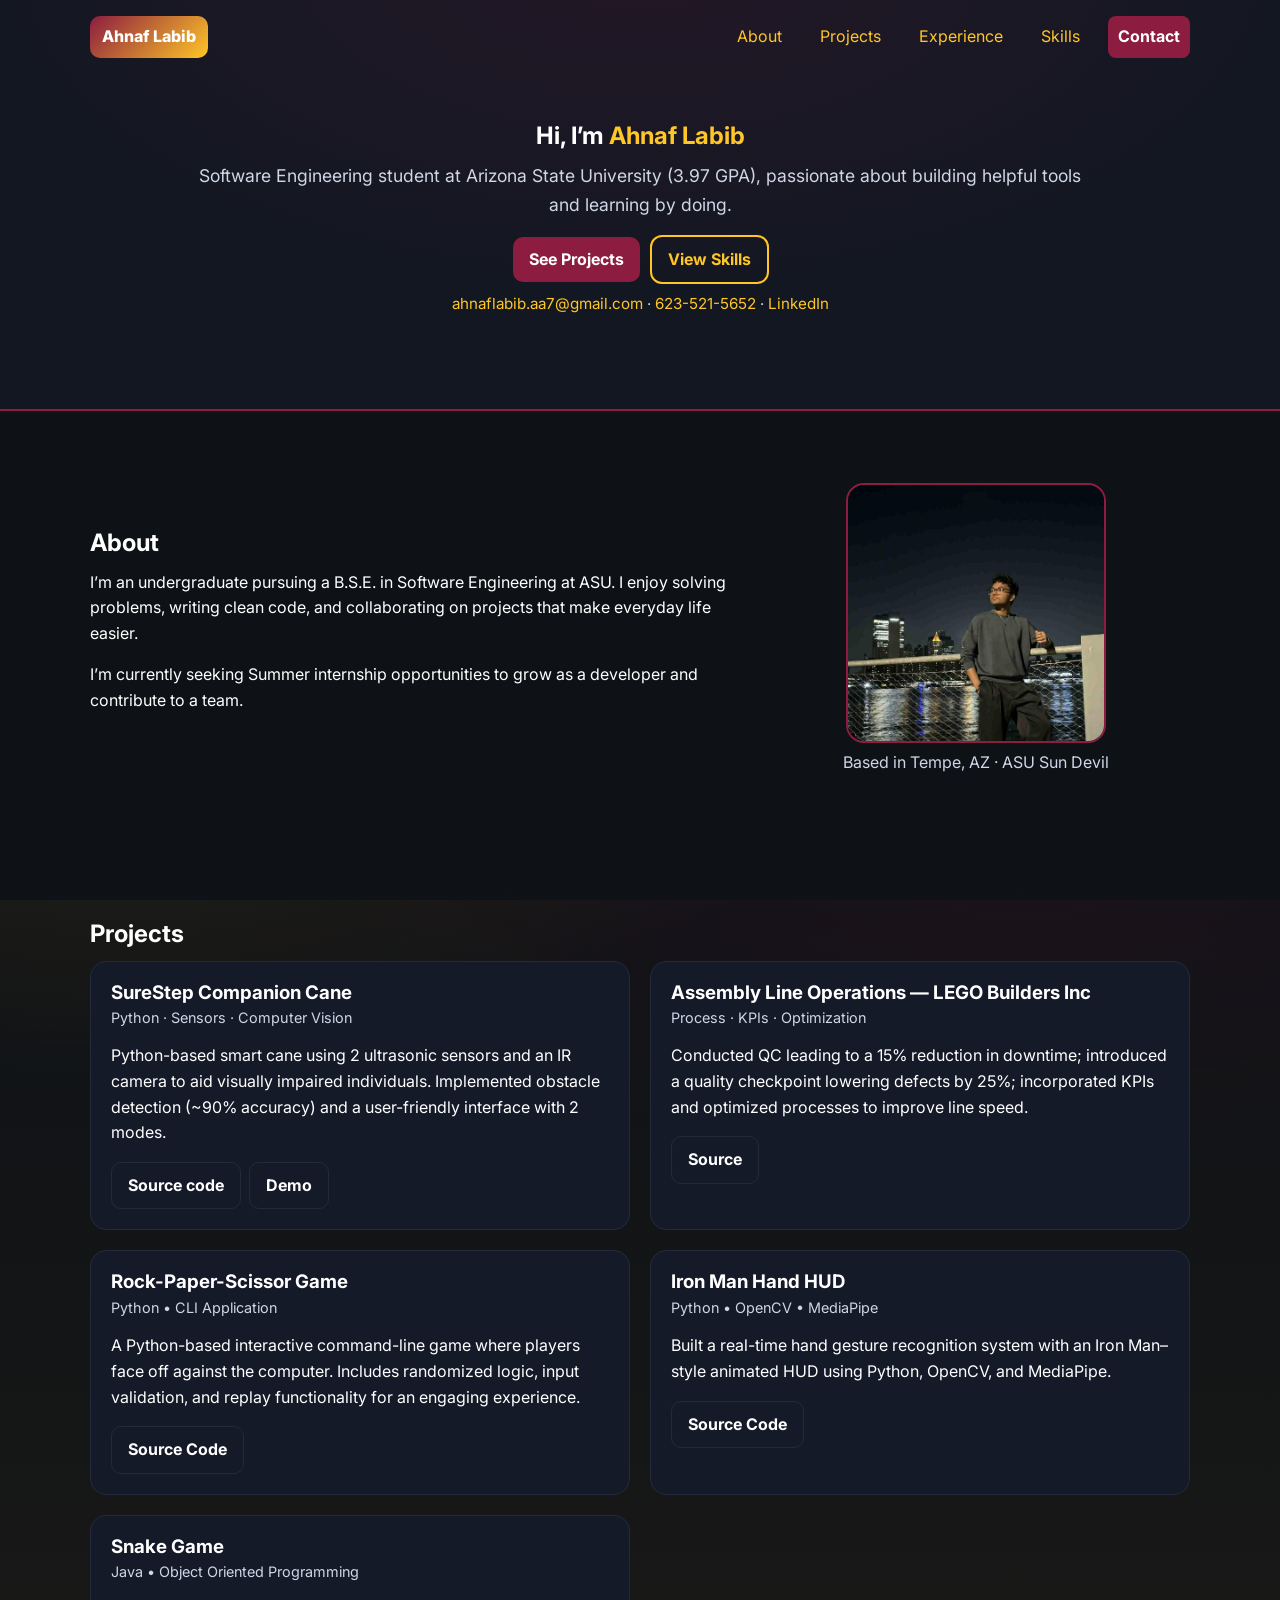
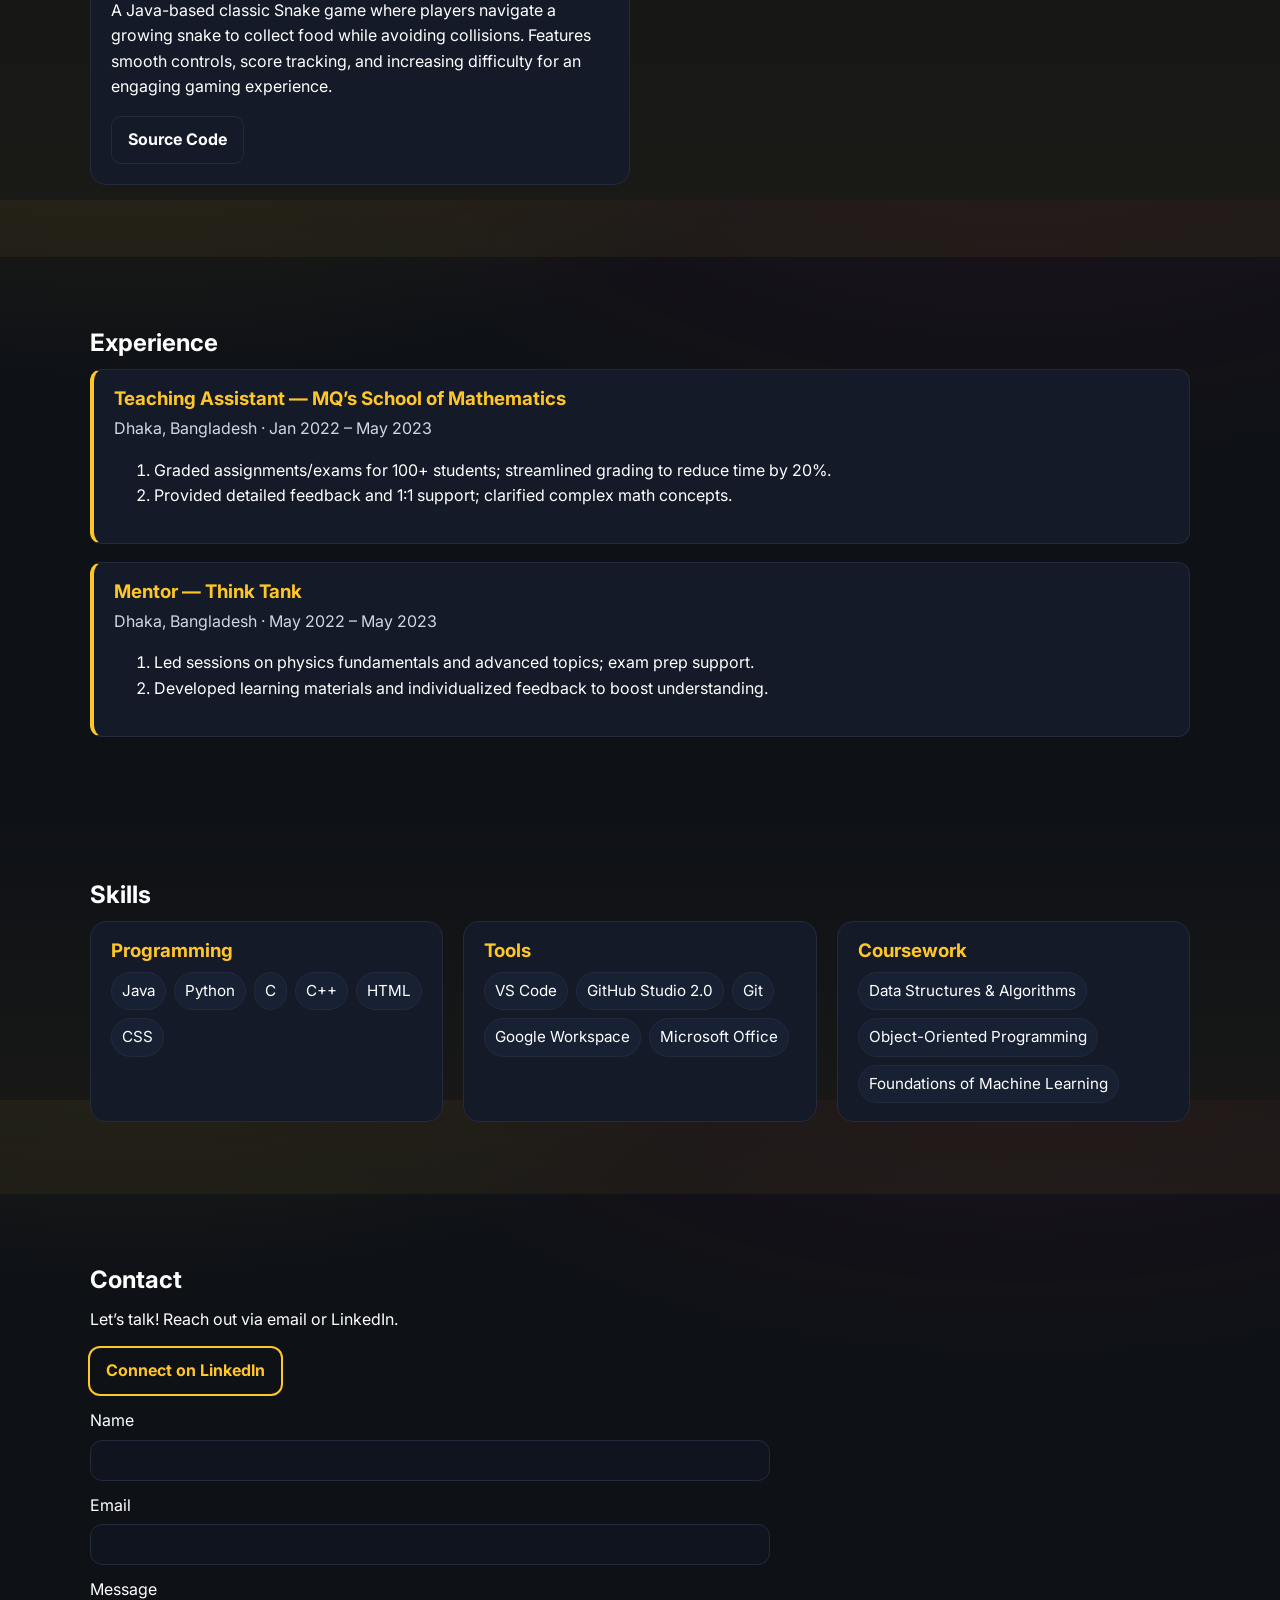
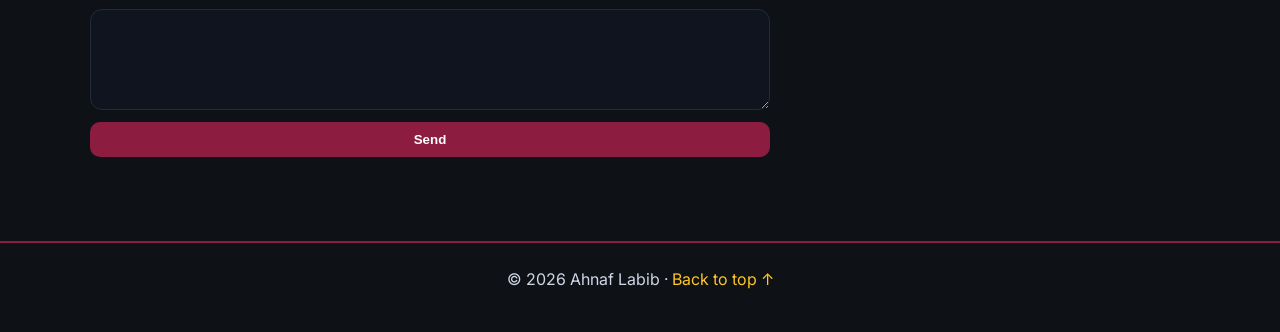
==== commit 169ce151: "Update index.html" ====
--- a/index.html
+++ b/index.html
@@ -30,7 +30,7 @@
             <div class="hero-copy">
                 <h1>Hi, I’m <span class="accent">Ahnaf Labib</span></h1>
                 <p class="lead">
-                    Software Engineering student at Arizona State University (4.00 GPA), passionate about building helpful tools and learning by doing.
+                    Software Engineering student at Arizona State University (3.97 GPA), passionate about building helpful tools and learning by doing.
                 </p>
                 <div class="hero-cta">
                     <a class="btn" href="#projects">See Projects</a>
@@ -252,3 +252,5 @@
 </body>
 
 </html>
+
+
